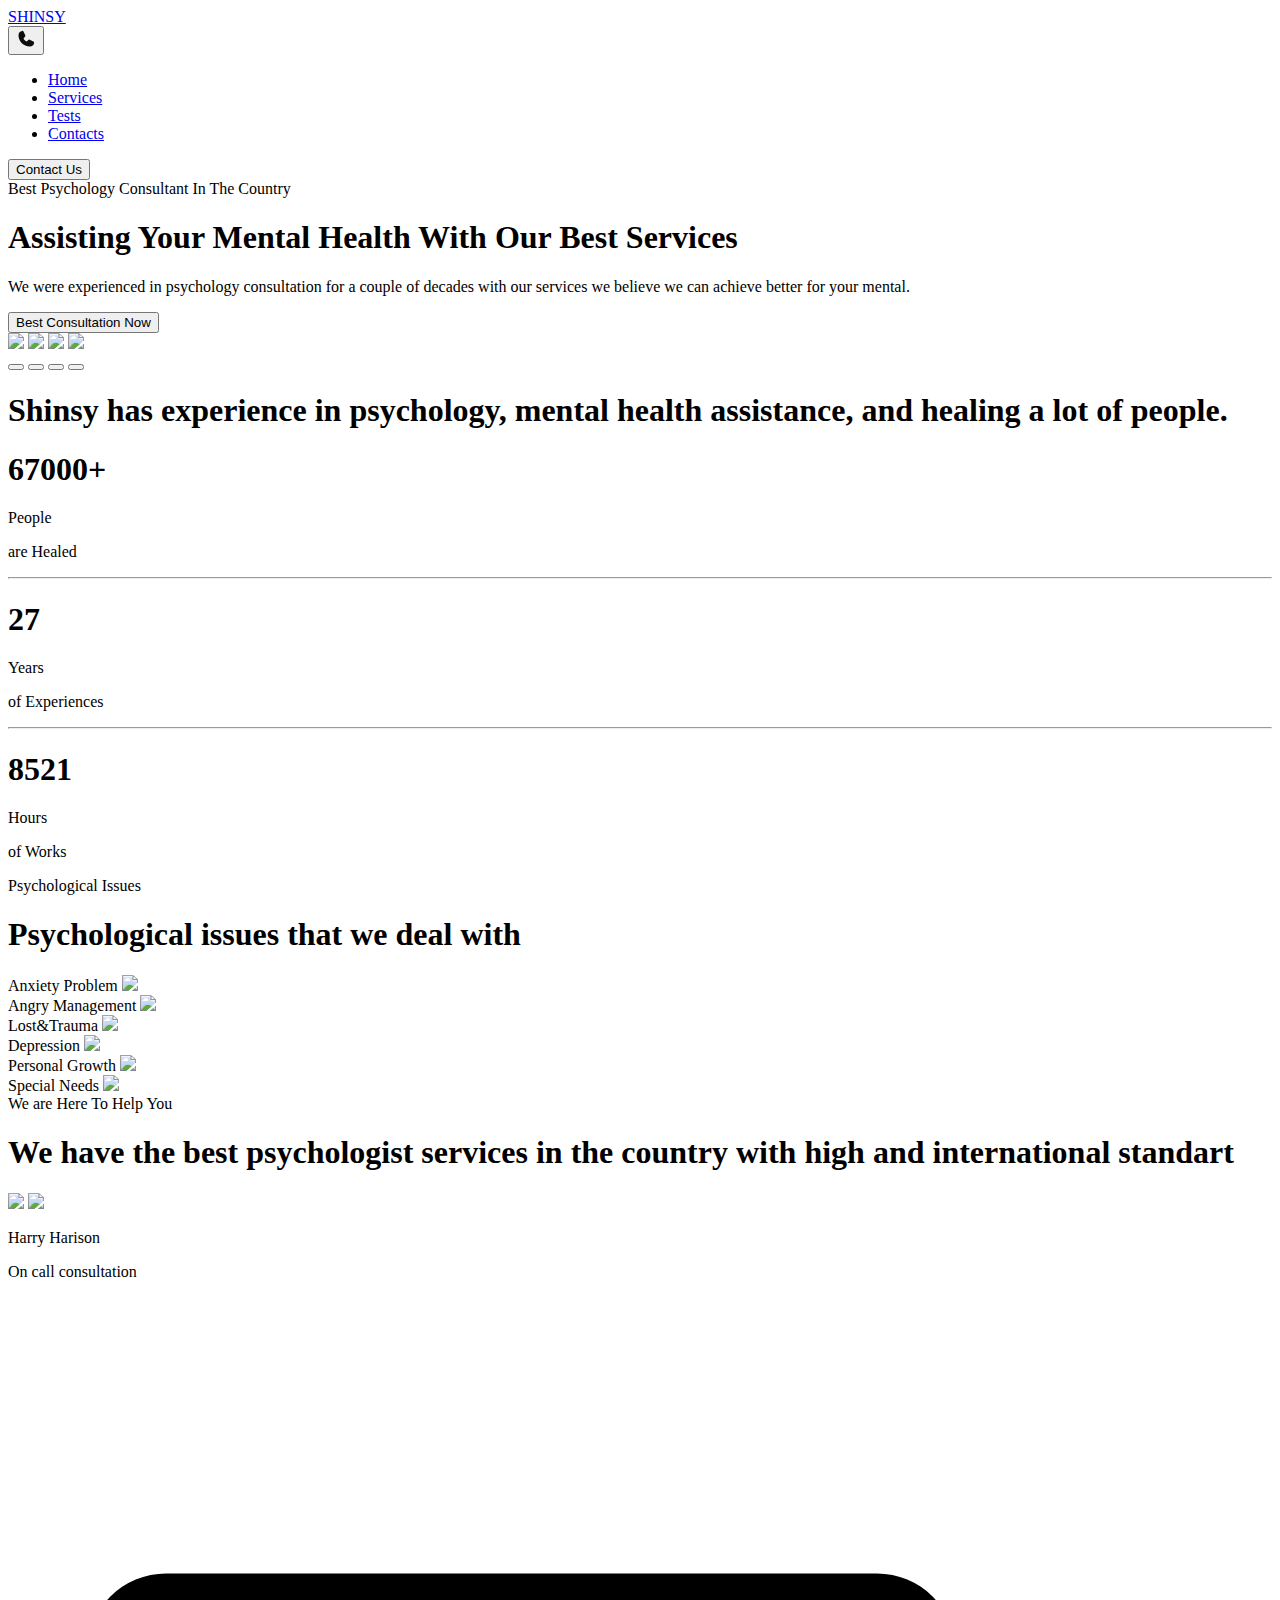
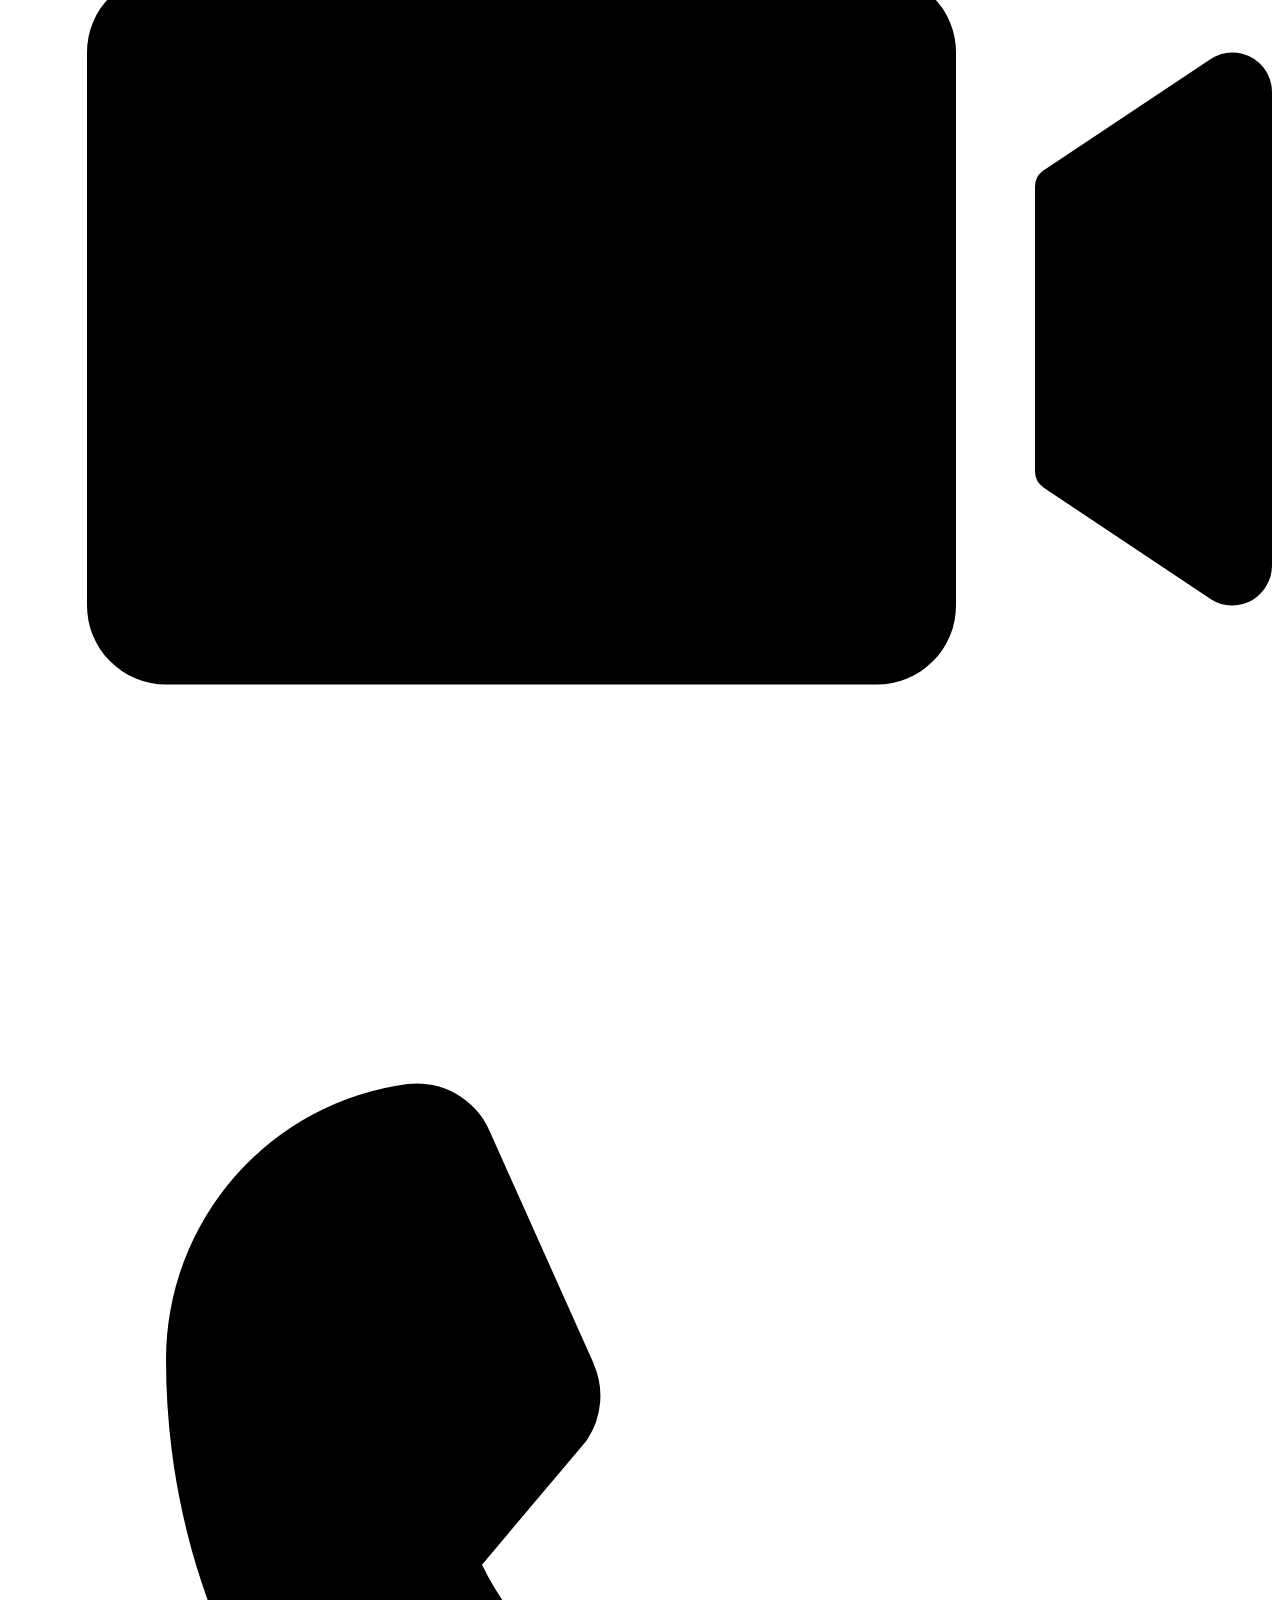
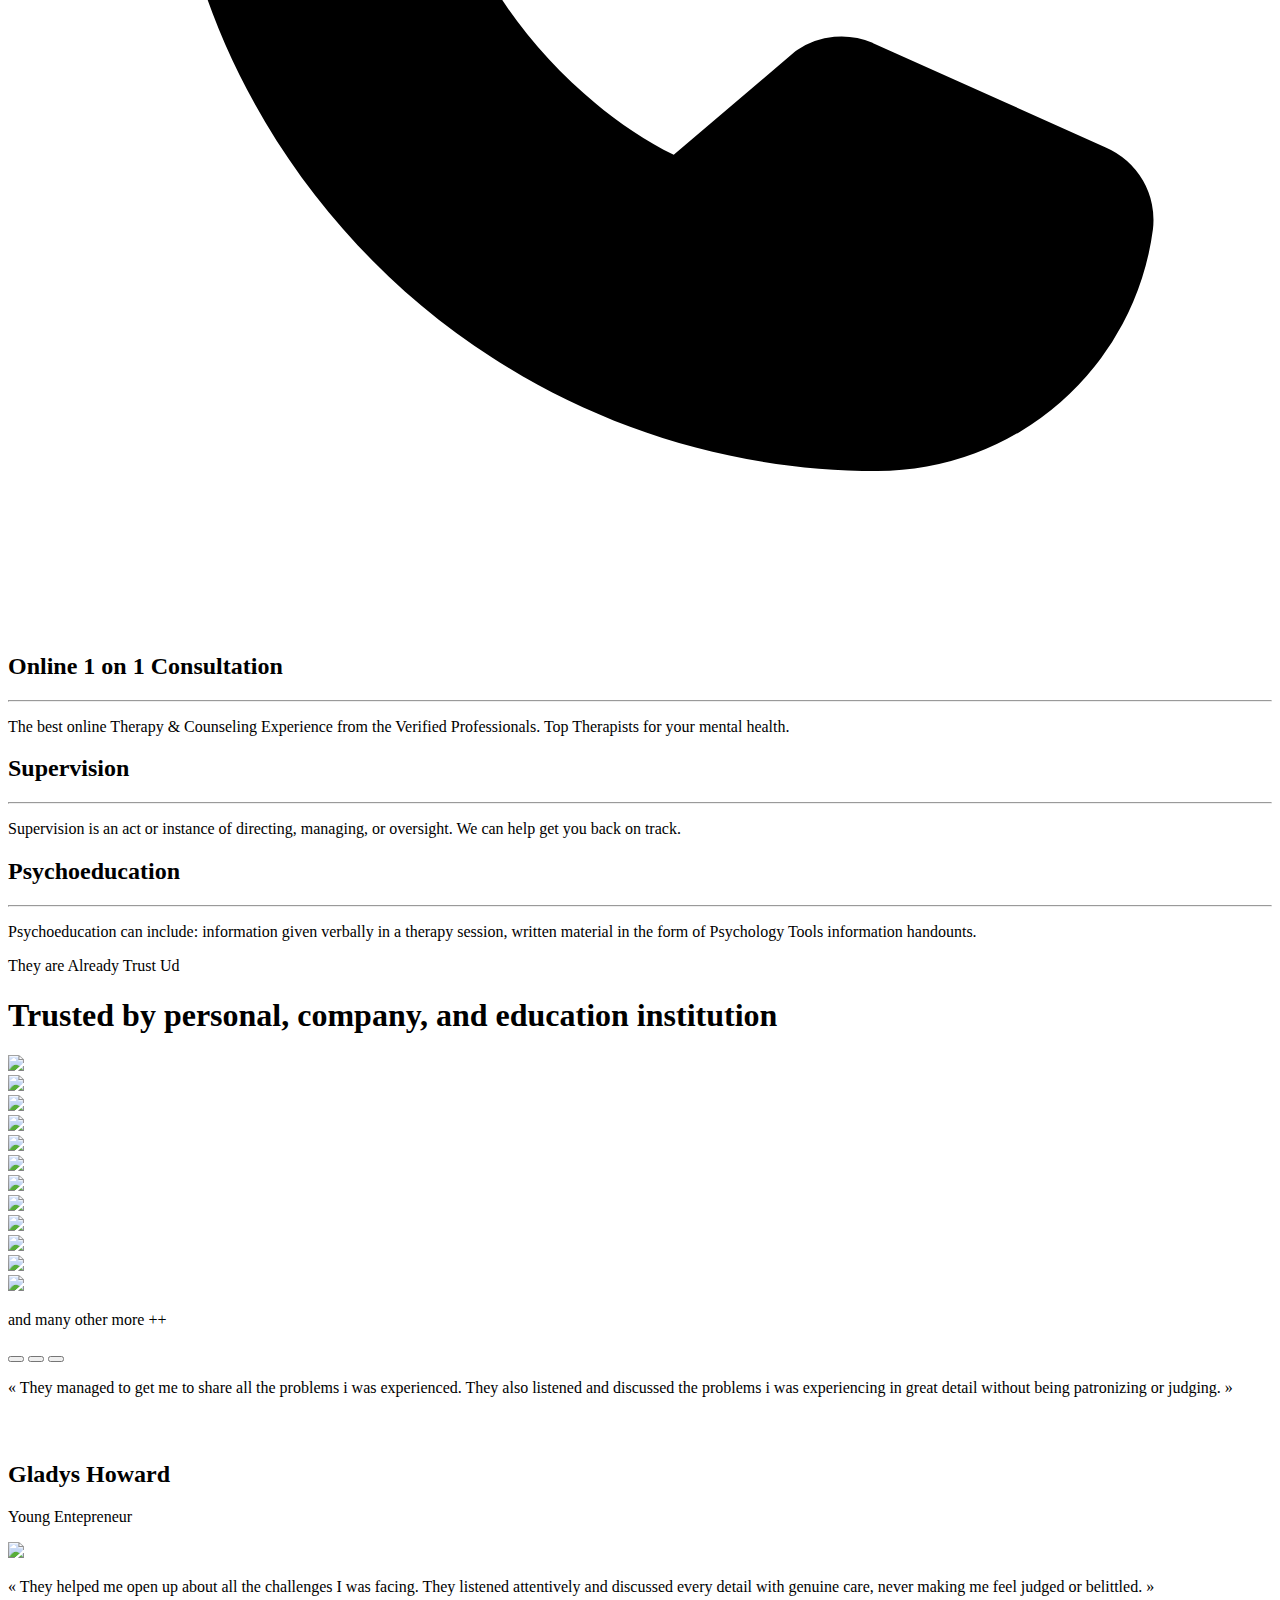
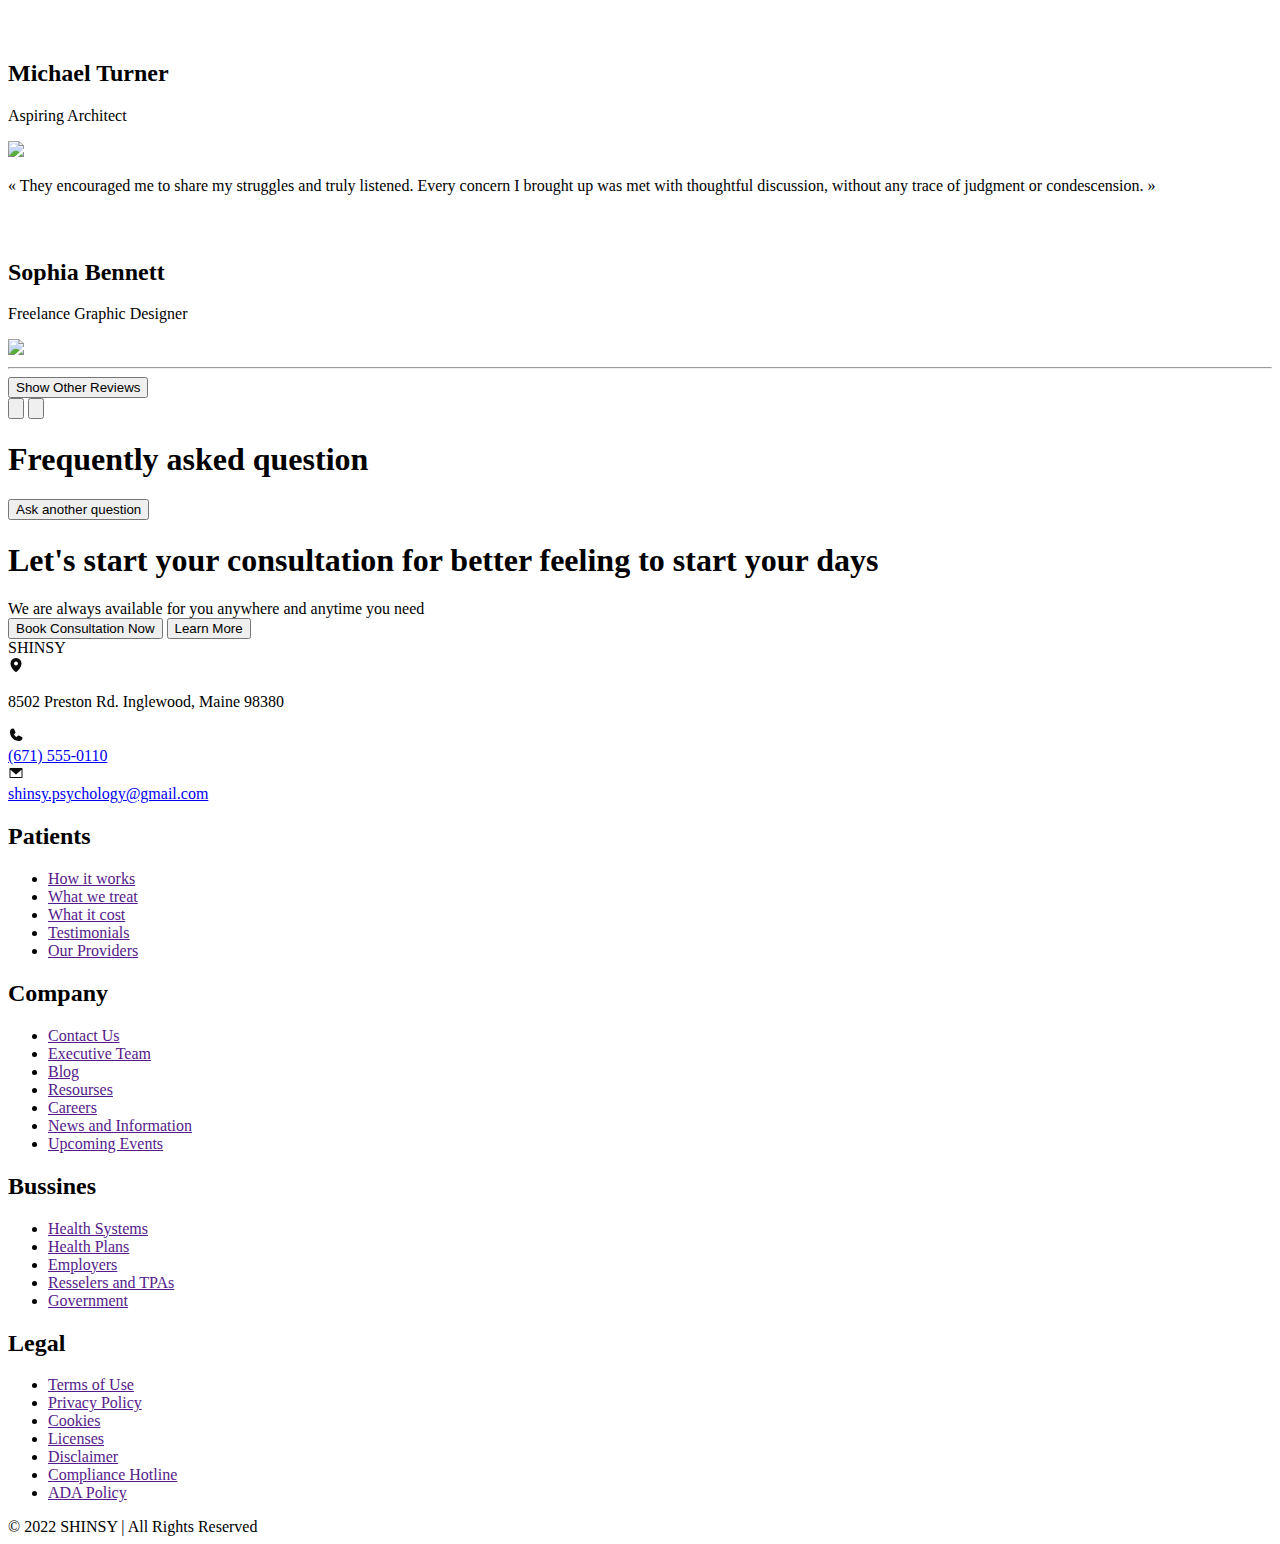
==== index.html @ 83495ac7 "Add files via upload" ====
<!DOCTYPE html>
<html lang="ru">

<head>
    <meta charset="utf-8">
    <meta name="viewport" content="width=device-width, initial-scale=1">
    <title>Shinsy - Psychology Consultation</title>
    <!-- <link rel="shortcut icon" href="img/browser_icon.png" type="image/x-icon"> -->
    <link rel="stylesheet" href="css/master.css">
    <link rel="stylesheet" href="css/small.css">
    <link rel="stylesheet" href="css/phone.css">
</head>

<body>
    <div class="page-content">
        <header>
            <a href="index.html">
                <div class="logo">SHINSY</div>
            </a>
            <a href="tel:+79608333210" class="call-link">
                <button class="contact_button-phone">
                    <svg xmlns="http://www.w3.org/2000/svg" width="20" height="20" fill="#0d0c0c" viewBox="0 0 256 256">
                        <path
                            d="M231.88,175.08A56.26,56.26,0,0,1,176,224C96.6,224,32,159.4,32,80A56.26,56.26,0,0,1,80.92,24.12a16,16,0,0,1,16.62,9.52l21.12,47.15,0,.12A16,16,0,0,1,117.39,96c-.18.27-.37.52-.57.77L96,121.45c7.49,15.22,23.41,31,38.83,38.51l24.34-20.71a8.12,8.12,0,0,1,.75-.56,16,16,0,0,1,15.17-1.4l.13.06,47.11,21.11A16,16,0,0,1,231.88,175.08Z">
                        </path>
                    </svg>
                </button>
            </a>
            <div class="menu">
                <ul class="nav-links">
                    <li><a href="index.html">Home</a></li>
                    <li><a href="#services">Services</a></li>
                    <li><a href="tests.html">Tests</a></li>
                    <li><a href="#contacts">Contacts</a></li>
                </ul>
            </div>
            <a href="tel:+6715550110">
                <button class="contact_button">Contact Us</button>
            </a>
        </header>
        <section class="main_info">
            <div class="title">
                <span class="purple-pill">Best Psychology Consultant In The Country</span>
                <h1 class="main-title">Assisting Your Mental Health With Our Best Services</h1>
                <p class="main-description">We were experienced in psychology consultation for a couple of decades with our services we believe we can achieve better for your mental.</p>
                <button class="book_now">
                    <div>Best Consultation Now</div>
                </button>
            </div>
            <div class="main-slider">
                <div class="main-images">
                    <img src="img/main_slide1.jpg" class="main_img active">
                    <img src="img/main_slide2.jpg" class="main_img">
                    <img src="img/main_slide3.jpg" class="main_img">
                    <img src="img/main_slide4.jpg" class="main_img">
                </div>
                <div class="progress_bar main">
                    <button class="item selected">
                        <div><span></span></div>
                    </button>
                    <button class="item">
                        <div><span></span></div>
                    </button>
                    <button class="item">
                        <div><span></span></div>
                    </button>
                    <button class="item">
                        <div><span></span></div>
                    </button>
                </div>
            </div>
        </section>

        <section class="statistics">
            <h1 class="section_title">Shinsy has experience in psychology, mental health assistance, and healing a lot of people.</h1>
            <div class="statistics_blocks">
                <div class="block">
                    <div class="title_block">
                        <h1 class="number">67000+</h1>
                        <p class="word">People</p>
                    </div>
                    <p class="word-2">are Healed</p>
                </div>
                <hr>
                <div class="block">
                    <div class="title_block">
                        <h1 class="number">27</h1>
                        <p class="word">Years</p>
                    </div>
                    <p class="word-2">of Experiences</p>
                </div>
                <hr>
                <div class="block">
                    <div class="title_block">
                        <h1 class="number">8521</h1>
                        <p class="word">Hours</p>
                    </div>
                    <p class="word-2">of Works</p>
                </div>
            </div>
        </section>

        <section class="issues">
            <span class="green_pill">Psychological Issues</span>
            <h1 class="section_title">Psychological issues that we deal with</h1>
            <div class="cards-container">
                <div class="card">
                    <span class="card_text">Anxiety Problem
                        <!-- <svg xmlns="http://www.w3.org/2000/svg" width="22" height="22" fill="#0d0c0c" viewBox="0 0 256 256"><path d="M221.66,133.66l-72,72a8,8,0,0,1-11.32-11.32L196.69,136H40a8,8,0,0,1,0-16H196.69L138.34,61.66a8,8,0,0,1,11.32-11.32l72,72A8,8,0,0,1,221.66,133.66Z"></path></svg> -->
                    </span>
                    <img src="img/anxiety.jpg" class="card_img">
                </div>
                <div class="card">
                    <span class="card_text">Angry Management</span>
                    <img src="img/anger.jpg" class="card_img">
                </div>
                <div class="card">
                    <span class="card_text">Lost&Trauma</span>
                    <img src="img/depression.jpg" class="card_img">
                </div>
                <div class="card">
                    <span class="card_text">Depression</span>
                    <img src="img/loneliness.jpg" class="card_img">
                </div>
                <div class="card">
                    <span class="card_text">Personal Growth</span>
                    <img src="img/hate.png" class="card_img">
                </div>
                <div class="card">
                    <span class="card_text">Special Needs</span>
                    <img src="img/addiction.jpg" class="card_img">
                </div>
            </div>
            <!-- <button class="no_background round">Показать еще</button> -->
        </section>

        <section class="services" id="services">
            <span class="green_pill">We are Here To Help You</span>
            <h1 class="section_title">We have the best psychologist services in the country with high and international standart</h1>
            <div class="services-container">
                <div class="services-doctor_block">
                    <img src="img/psychologist.webp">
                    <span class="doctor_calling">
                        <img src="img/doctor.jpg">
                        <div class="text_column">
                            <p class="name">Harry Harison</p>
                            <p class="status">On call consultation</p>
                        </div>
                        <div class="icons">
                            <div class="video_icon">
                                <svg xmlns="http://www.w3.org/2000/svg" viewBox="0 0 256 256">
                                    <path
                                        d="M192,72V184a16,16,0,0,1-16,16H32a16,16,0,0,1-16-16V72A16,16,0,0,1,32,56H176A16,16,0,0,1,192,72Zm58,.25a8.23,8.23,0,0,0-6.63,1.22L209.78,95.86A4,4,0,0,0,208,99.19v57.62a4,4,0,0,0,1.78,3.33l33.78,22.52a8,8,0,0,0,8.58.19,8.33,8.33,0,0,0,3.86-7.17V80A8,8,0,0,0,250,72.25Z">
                                    </path>
                                </svg>
                            </div>
                            <div class="phone_icon">
                                <svg xmlns="http://www.w3.org/2000/svg" viewBox="0 0 256 256">
                                    <path
                                        d="M231.88,175.08A56.26,56.26,0,0,1,176,224C96.6,224,32,159.4,32,80A56.26,56.26,0,0,1,80.92,24.12a16,16,0,0,1,16.62,9.52l21.12,47.15,0,.12A16,16,0,0,1,117.39,96c-.18.27-.37.52-.57.77L96,121.45c7.49,15.22,23.41,31,38.83,38.51l24.34-20.71a8.12,8.12,0,0,1,.75-.56,16,16,0,0,1,15.17-1.4l.13.06,47.11,21.11A16,16,0,0,1,231.88,175.08Z">
                                    </path>
                                </svg>
                            </div>
                        </div>
                    </span>
                </div>
                <div class="service-card accent">
                    <h2>Online 1 on 1 Consultation</h2>
                    <hr>
                    <p>The best online Therapy & Counseling Experience from the Verified Professionals. Top Therapists for your mental health.</p>
                </div>
                <div class="service-card">
                    <h2>Supervision</h2>
                    <hr>
                    <p>Supervision is an act or instance of directing, managing, or oversight. We can help get you back on track.</p>
                </div>
                <div class="service-card">
                    <h2>Psychoeducation</h2>
                    <hr>
                    <p>Psychoeducation can include: information given verbally in a therapy session, written material in the form of Psychology Tools information handounts.</p>
                </div>
            </div>
        </section>

        <section class="partners">
            <span class="green_pill">They are Already Trust Ud</span>
            <h1 class="section_title">Trusted by personal, company, and education institution</h1>
            <div class="partners-container">
                <div class="partner_card">
                    <img src="img/happy_fresh.png" class="partner_img">
                </div>
                <div class="partner_card">
                    <img src="img/apa.png" class="partner_img">
                </div>
                <div class="partner_card">
                    <img src="img/binus.png" class="partner_img">
                </div>
                <div class="partner_card">
                    <img src="img/ox_fam.webp" class="partner_img">
                </div>
                <div class="partner_card">
                    <img src="img/allianz.webp" class="partner_img">
                </div>
                <div class="partner_card">
                    <img src="img/bsi.png" class="partner_img">
                </div>
                <div class="partner_card">
                    <img src="img/helppeople.png" class="partner_img">
                </div>
                <div class="partner_card">
                    <img src="img/super_people.png" class="partner_img">
                </div>
                <div class="partner_card">
                    <img src="img/save_children.png" class="partner_img">
                </div>
                <div class="partner_card">
                    <img src="img/job_street.png" class="partner_img">
                </div>
                <div class="partner_card">
                    <img src="img/dbs.png" class="partner_img">
                </div>
                <div class="partner_card">
                    <img src="img/skmigas.png" class="partner_img">
                </div>
            </div>
            <p class="partners_title-3">and many other more ++</p>
        </section>

        <section class="reviews">
            <div class="reviews-content">
                <div class="progress_bar quote">
                    <button class="pill selected">
                        <div><span></span></div>
                    </button>
                    <button class="pill">
                        <div><span></span></div>
                    </button>
                    <button class="pill">
                        <div><span></span></div>
                    </button>
                </div>
                <div class="reviews-quote active">
                    <div>
                        <p class="review-text">« They managed to get me to share all the problems i was experienced. They also listened and discussed the problems i was experiencing in great detail without being patronizing or judging. »</p>
                        <div class="quote-author_container">
                            <div class="quotes-icon">
                                <svg xmlns="http://www.w3.org/2000/svg" width="24" height="24" fill="#ffffff"
                                    viewBox="0 0 256 256">
                                    <path
                                        d="M116,72v88a48.05,48.05,0,0,1-48,48,8,8,0,0,1,0-16,32,32,0,0,0,32-32v-8H40a16,16,0,0,1-16-16V72A16,16,0,0,1,40,56h60A16,16,0,0,1,116,72ZM216,56H156a16,16,0,0,0-16,16v64a16,16,0,0,0,16,16h60v8a32,32,0,0,1-32,32,8,8,0,0,0,0,16,48.05,48.05,0,0,0,48-48V72A16,16,0,0,0,216,56Z">
                                    </path>
                                </svg>
                            </div>
                            <div class="quote-author_name">
                                <h2>Gladys Howard</h2>
                                <p>Young Entepreneur</p>
                            </div>
                        </div>
                    </div>
                    <img src="img/quote_author1.jpg" class="quote-author_photo">
                </div>
                <div class="reviews-quote">
                    <div>
                        <p class="review-text">« They helped me open up about all the challenges I was facing. They listened attentively and discussed every detail with genuine care, never making me feel judged or belittled. »</p>
                        <div class="quote-author_container">
                            <div class="quotes-icon">
                                <svg xmlns="http://www.w3.org/2000/svg" width="24" height="24" fill="#ffffff"
                                    viewBox="0 0 256 256">
                                    <path
                                        d="M116,72v88a48.05,48.05,0,0,1-48,48,8,8,0,0,1,0-16,32,32,0,0,0,32-32v-8H40a16,16,0,0,1-16-16V72A16,16,0,0,1,40,56h60A16,16,0,0,1,116,72ZM216,56H156a16,16,0,0,0-16,16v64a16,16,0,0,0,16,16h60v8a32,32,0,0,1-32,32,8,8,0,0,0,0,16,48.05,48.05,0,0,0,48-48V72A16,16,0,0,0,216,56Z">
                                    </path>
                                </svg>
                            </div>
                            <div class="quote-author_name">
                                <h2>Michael Turner</h2>
                                <p>Aspiring Architect</p>
                            </div>
                        </div>
                    </div>
                    <img src="img/quote_author2.jpg" class="quote-author_photo">
                </div>
                <div class="reviews-quote">
                    <div>
                        <p class="review-text">« They encouraged me to share my struggles and truly listened. Every concern I brought up was met with thoughtful discussion, without any trace of judgment or condescension. »</p>
                        <div class="quote-author_container">
                            <div class="quotes-icon">
                                <svg xmlns="http://www.w3.org/2000/svg" width="24" height="24" fill="#ffffff"
                                    viewBox="0 0 256 256">
                                    <path
                                        d="M116,72v88a48.05,48.05,0,0,1-48,48,8,8,0,0,1,0-16,32,32,0,0,0,32-32v-8H40a16,16,0,0,1-16-16V72A16,16,0,0,1,40,56h60A16,16,0,0,1,116,72ZM216,56H156a16,16,0,0,0-16,16v64a16,16,0,0,0,16,16h60v8a32,32,0,0,1-32,32,8,8,0,0,0,0,16,48.05,48.05,0,0,0,48-48V72A16,16,0,0,0,216,56Z">
                                    </path>
                                </svg>
                            </div>
                            <div class="quote-author_name">
                                <h2>Sophia Bennett</h2>
                                <p>Freelance Graphic Designer</p>
                            </div>
                        </div>
                    </div>
                    <img src="img/quote_author3.jpg" class="quote-author_photo">
                </div>
                <hr>
                <div class="quotes-footer">
                    <button class="no_background round">Show Other Reviews</button>
                    <div class="buttons">
                        <button class="quote-button quote-back">
                            <svg xmlns="http://www.w3.org/2000/svg" viewBox="0 0 256 256">
                                <path
                                    d="M168.49,199.51a12,12,0,0,1-17,17l-80-80a12,12,0,0,1,0-17l80-80a12,12,0,0,1,17,17L97,128Z">
                                </path>
                            </svg>
                        </button>
                        <button class="quote-button quote-next">
                            <svg xmlns="http://www.w3.org/2000/svg" viewBox="0 0 256 256">
                                <path
                                    d="M184.49,136.49l-80,80a12,12,0,0,1-17-17L159,128,87.51,56.49a12,12,0,1,1,17-17l80,80A12,12,0,0,1,184.49,136.49Z">
                                </path>
                            </svg>
                        </button>
                    </div>
                </div>
            </div>
        </section>
        <section class="faq">
            <h1 class="section_title">Frequently asked question</h1>

            <div class="question_cards_container"></div>
            <button class="no_background round">Ask another question</button>
        </section>
        <section class="start_now">
            <div class="start_now_content">
                <h1 class="section_title">Let's start your consultation for better feeling to start your days</h1>
                <span>We are always available for you anywhere and anytime you need</span>
                <div class="start_now_buttons">
                    <button class="squared accent">Book Consultation Now</button>
                    <button class="squared">Learn More</button>
                </div>
            </div>
        </section>
    </div>
    <footer id="contacts">
        <div class="footer-content">
            <div class="footer_contacts_container">
                <div class="logo">SHINSY</div>
                <div class="footer_contact">
                    <div class="footer_icon">
                        <svg xmlns="http://www.w3.org/2000/svg" width="16" height="16" fill="#0d0c0c"
                            viewBox="0 0 256 256">
                            <path
                                d="M128,16a88.1,88.1,0,0,0-88,88c0,75.3,80,132.17,83.41,134.55a8,8,0,0,0,9.18,0C136,236.17,216,179.3,216,104A88.1,88.1,0,0,0,128,16Zm0,56a32,32,0,1,1-32,32A32,32,0,0,1,128,72Z">
                            </path>
                        </svg>
                    </div>
                    <p>8502 Preston Rd. Inglewood, Maine 98380</p>
                </div>
                <div class="footer_contact">
                    <div class="footer_icon">
                        <svg xmlns="http://www.w3.org/2000/svg" width="16" height="16" fill="#0d0c0c"
                            viewBox="0 0 256 256">
                            <path
                                d="M231.88,175.08A56.26,56.26,0,0,1,176,224C96.6,224,32,159.4,32,80A56.26,56.26,0,0,1,80.92,24.12a16,16,0,0,1,16.62,9.52l21.12,47.15,0,.12A16,16,0,0,1,117.39,96c-.18.27-.37.52-.57.77L96,121.45c7.49,15.22,23.41,31,38.83,38.51l24.34-20.71a8.12,8.12,0,0,1,.75-.56,16,16,0,0,1,15.17-1.4l.13.06,47.11,21.11A16,16,0,0,1,231.88,175.08Z">
                            </path>
                        </svg>
                    </div>
                    <a href="tel:+6715550110">(671) 555-0110</a>
                </div>
                <div class="footer_contact">
                    <div class="footer_icon">
                        <svg xmlns="http://www.w3.org/2000/svg" width="16" height="16" fill="#0d0c0c"
                            viewBox="0 0 256 256">
                            <path
                                d="M224,48H32a8,8,0,0,0-8,8V192a16,16,0,0,0,16,16H216a16,16,0,0,0,16-16V56A8,8,0,0,0,224,48Zm-8,144H40V74.19l82.59,75.71a8,8,0,0,0,10.82,0L216,74.19V192Z">
                            </path>
                        </svg>
                    </div>
                    <a href="mailto:ihatemen.psychology@gmail.com">shinsy.psychology@gmail.com</a>
                </div>
            </div>
            <div class="footer_sections">
                <div class="footer_section_container">
                    <h2>Patients</h2>
                    <ul class="footer-links">
                        <li><a href="">How it works</a></li>
                        <li><a href="">What we treat</a></li>
                        <li><a href="">What it cost</a></li>
                        <li><a href="">Testimonials</a></li>
                        <li><a href="">Our Providers</a></li>
                    </ul>
                </div>
                <div class="footer_section_container">
                    <h2>Company</h2>
                    <ul class="footer-links">
                        <li><a href="">Contact Us</a></li>
                        <li><a href="">Executive Team</a></li>
                        <li><a href="">Blog</a></li>
                        <li><a href="">Resourses</a></li>
                        <li><a href="">Careers</a></li>
                        <li><a href="">News and Information</a></li>
                        <li><a href="">Upcoming Events</a></li>
                    </ul>
                </div>
                <div class="footer_section_container">
                    <h2>Bussines</h2>
                    <ul class="footer-links">
                        <li><a href="">Health Systems</a></li>
                        <li><a href="">Health Plans</a></li>
                        <li><a href="">Employers</a></li>
                        <li><a href="">Resselers and TPAs</a></li>
                        <li><a href="">Government</a></li>
                    </ul>
                </div>
                <div class="footer_section_container">
                    <h2>Legal</h2>
                    <ul class="footer-links">
                        <li><a href="">Terms of Use</a></li>
                        <li><a href="">Privacy Policy</a></li>
                        <li><a href="">Cookies</a></li>
                        <li><a href="">Licenses</a></li>
                        <li><a href="">Disclaimer</a></li>
                        <li><a href="">Compliance Hotline</a></li>
                        <li><a href="">ADA Policy</a></li>
                    </ul>
                </div>
            </div>
        </div>
        <div class="footer_copyright">
            <div class="footer_copyright-content">
                <span>© 2022 SHINSY | All Rights Reserved</span>
            </div>
        </div>
    </footer>
    <script src="js/faq.js"></script>
    <script src="js/master.js"></script>
</body>

</html>
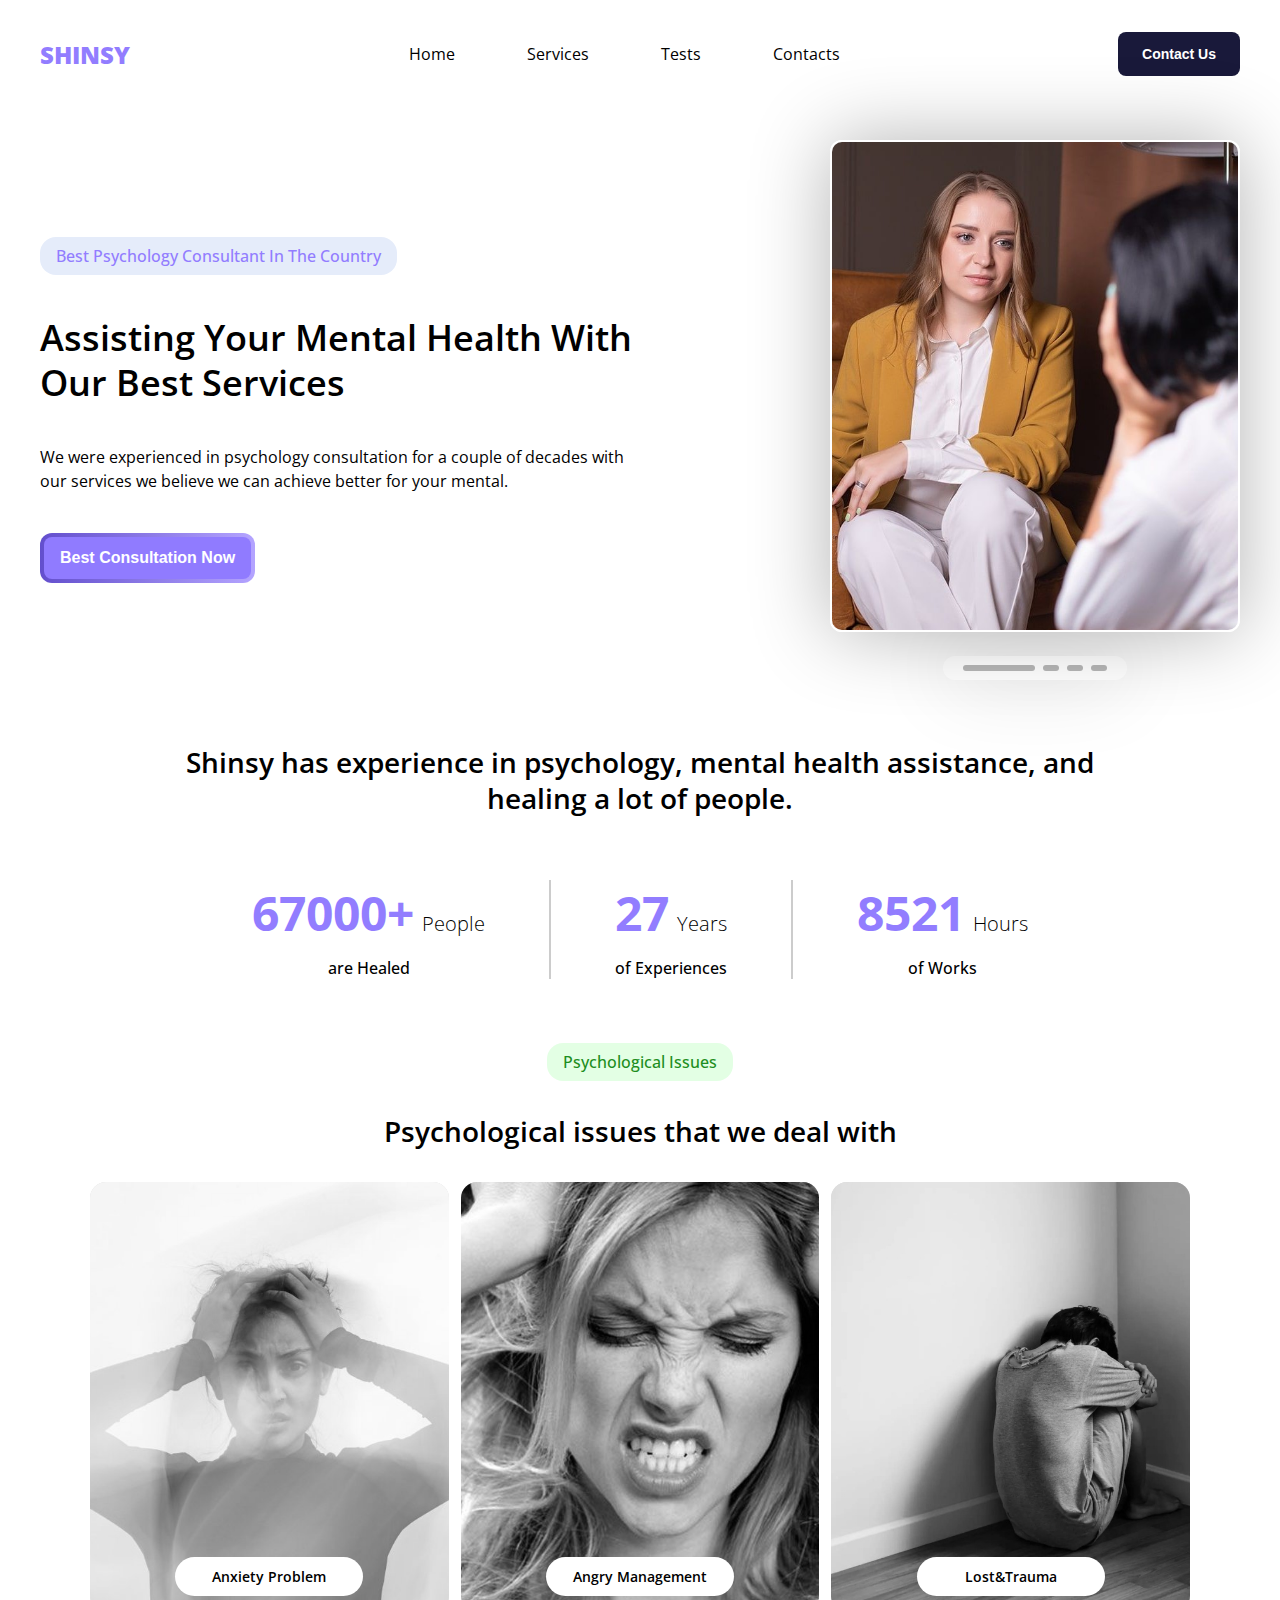
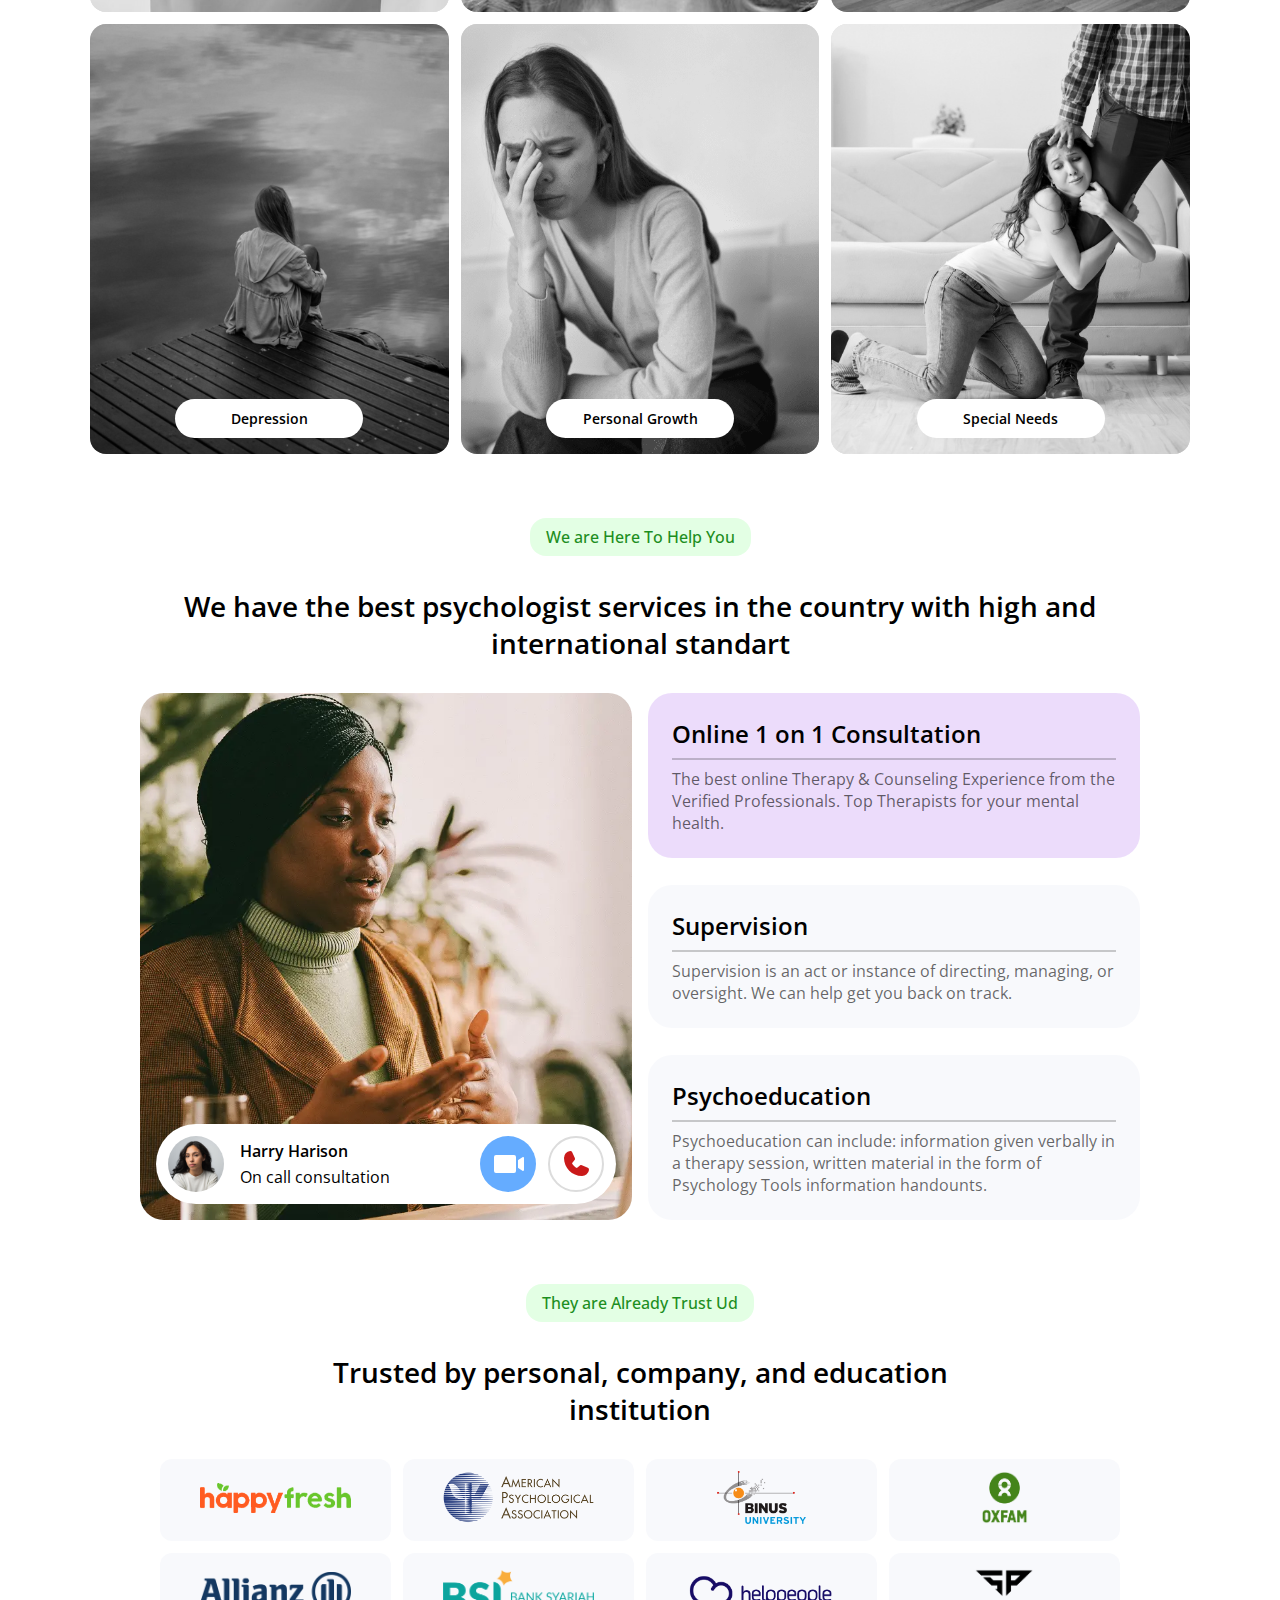
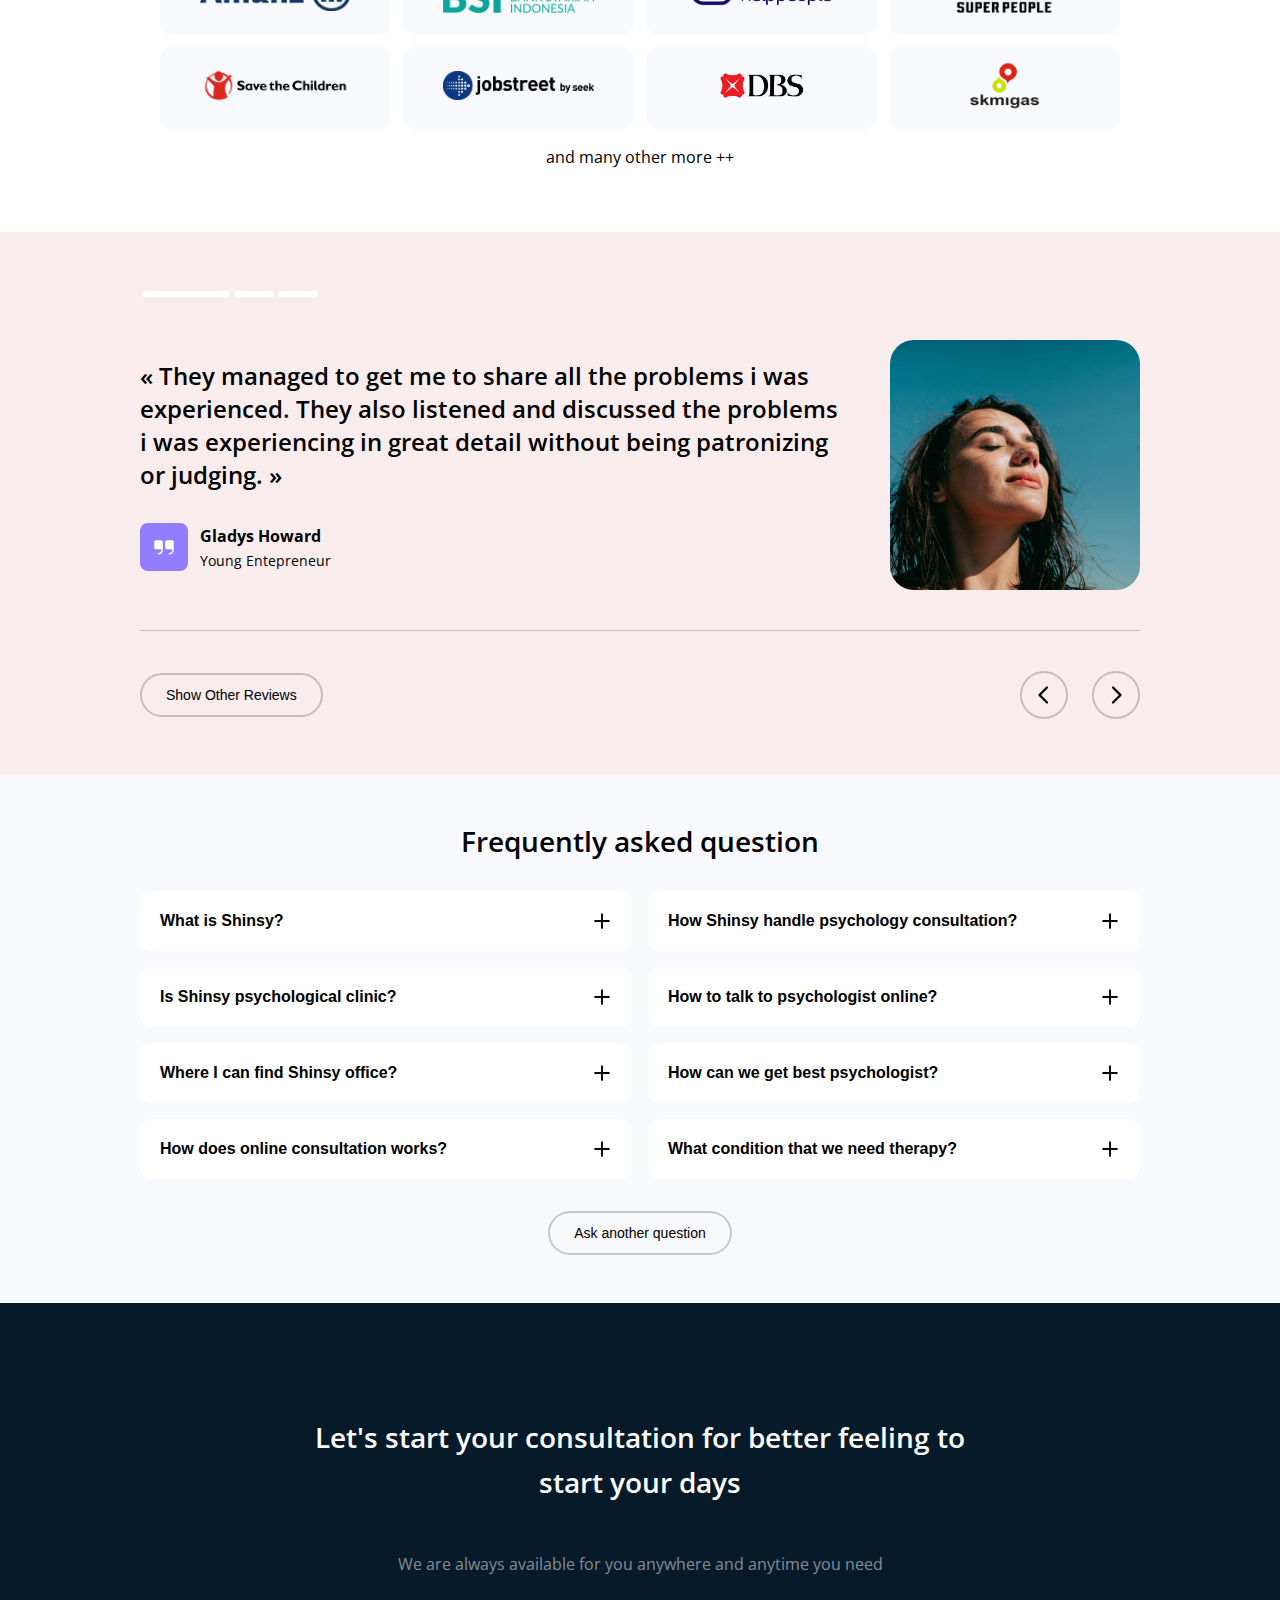
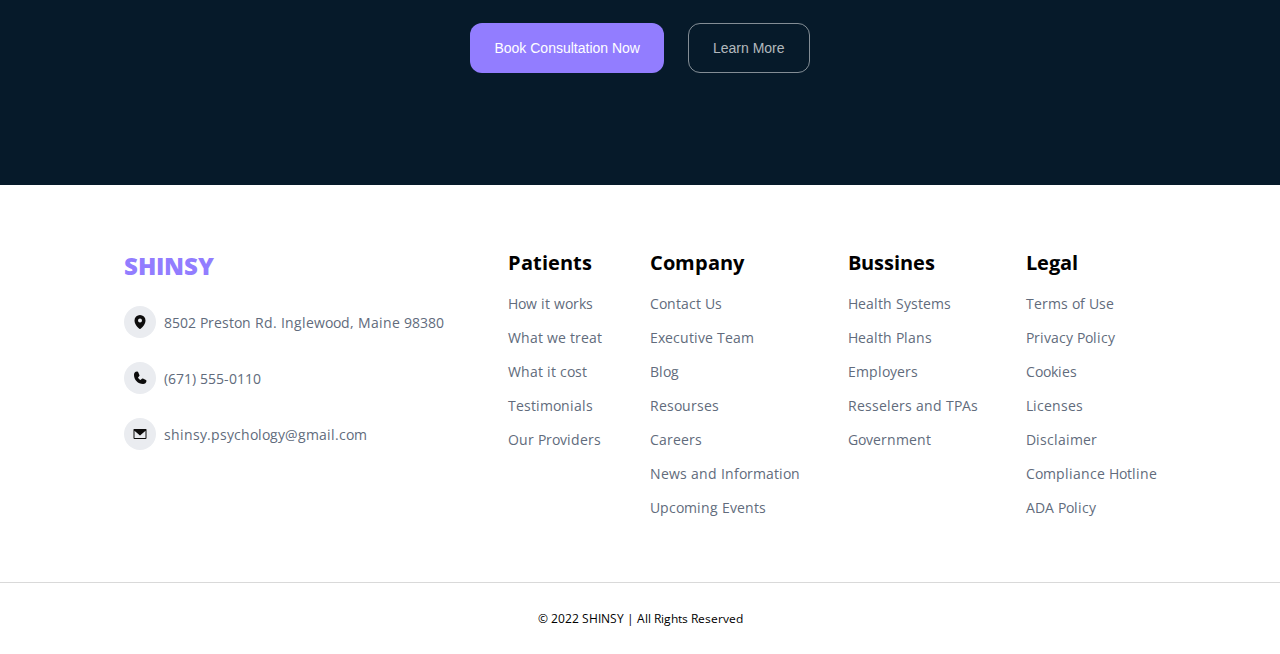
==== commit 328c64e3: "Update index.html" ====
--- a/index.html
+++ b/index.html
@@ -373,7 +373,7 @@
                             </path>
                         </svg>
                     </div>
-                    <a href="mailto:ihatemen.psychology@gmail.com">shinsy.psychology@gmail.com</a>
+                    <a href="mailto:shinsy.psychology@gmail.com">shinsy.psychology@gmail.com</a>
                 </div>
             </div>
             <div class="footer_sections">
@@ -433,4 +433,4 @@
     <script src="js/master.js"></script>
 </body>
 
-</html>+</html>
--- a/css/master.css
+++ b/css/master.css
@@ -0,0 +1,980 @@
+@import url('https://fonts.googleapis.com/css2?family=Open+Sans:ital,wght@0,300..800;1,300..800&display=swap');
+
+* {
+    box-sizing: border-box;
+    margin: 0;
+    padding: 0;
+
+    --page_padding: 64px;
+    --section_gap: 64px;
+    --max_width: 1200px;
+}
+
+html {
+    scroll-behavior: smooth;
+}
+
+hr {
+    border-style: solid;
+    border-color: rgba(0, 0, 0, 0.2);
+}
+
+html,
+body {
+    margin: 0;
+    font-family: "Open Sans";
+    font-size: 100%;
+    background: #ffffff;
+    height: 100%;
+}
+
+.page-content {
+    width: 100%;
+    max-width: 1440px;
+    margin: 0 auto;
+}
+
+header {
+    display: flex;
+    justify-content: space-between;
+    align-items: center;
+    margin-top: 32px;
+    padding: 0 var(--page_padding);
+}
+
+.logo {
+    font-weight: 800;
+    font-size: 24px;
+    color: #927DFF;
+}
+
+.nav-links {
+    list-style: none;
+    display: flex;
+    align-items: center;
+    gap: 72px;
+    font-size: 16px;
+}
+
+.nav-links li a {
+    transition: .3s ease-out;
+    text-wrap: nowrap;
+}
+
+.nav-links li a:hover {
+    color: #927DFF;
+}
+
+a {
+    text-decoration: none;
+    color: #000;
+}
+
+.contact_button {
+    background: #19193a;
+    border: none;
+    color: #ffffff;
+    border-radius: 8px;
+    padding: 14px 24px;
+    font-size: 14px;
+    cursor: pointer;
+    font-weight: 600;
+    transition: .3s background-color ease-out;
+}
+
+.contact_button-phone, .call-link {
+    display: none;
+}
+
+.contact_button:hover {
+    background: #19193ad4;
+    transition-duration: .1s;
+}
+
+.main_info {
+    padding: var(--section_gap) var(--page_padding) 0 var(--page_padding);
+    display: flex;
+    gap: 32px;
+    align-items: center;
+    justify-content: space-between;
+}
+
+.title {
+    display: flex;
+    flex-direction: column;
+    gap: 40px;
+}
+
+.purple-pill {
+    background: #E5ECFA;
+    padding: 8px 16px;
+    width: fit-content;
+    border-radius: 16px;
+    font-size: 16px;
+    color: #927DFF;
+    font-weight: 500;
+    text-align: center;
+}
+
+.main-title {
+    font-size: 48px;
+    font-weight: 600;
+    line-height: 1.25;
+    max-width: 600px;
+}
+
+.main-description {
+    font-size: 16px;
+    font-weight: 400;
+    line-height: 24px;
+    max-width: 600px;
+}
+
+.book_now {
+    border: none;
+    outline: none;
+    width: fit-content;
+    --border-radius: 12px;
+    --border-width: 4px;
+    border-radius: var(--border-radius);
+    padding: var(--border-width);
+    overflow: clip;
+    background: linear-gradient(90deg, rgba(99,79,205,1) 0%, rgba(180,164,255,1) 100%);
+}
+
+.book_now div:hover {
+    background: #7a60ff;
+    transition-duration: .1s;
+}
+
+.book_now:active {
+    scale: 0.9;
+    transition-duration: 0;
+}
+
+.book_now div {
+    background-color: #907BFF;
+    color: #ffffff;
+    font-size: 16px;
+    font-weight: 600;
+    width: fit-content;
+    height: 100%;
+    cursor: pointer;
+    padding: 12px 16px;
+    border-radius: calc(var(--border-radius) - var(--border-width));
+}
+
+.main-slider {
+    display: flex;
+    flex-direction: column;
+    align-items: center;
+    justify-content: center;
+    gap: 24px;
+}
+
+.main-images {
+    display: flex;
+    align-items: center;
+    justify-content: center;
+    position: relative;
+    width: 28vw;
+    aspect-ratio: 1/1.2;
+    border-radius: 12px;
+    box-shadow: 0px 0px 80px 0px rgba(0, 0, 0, 0.3);
+    border: #ffffff solid 2px;
+    overflow: clip;
+}
+
+.main_img {
+    object-fit: cover;
+    opacity: 0;
+    transition: .3s opacity ease-out;
+    position: absolute;
+    height: 100%;
+    width: 100%;
+}
+
+.main_img.active {
+    opacity: 1;
+}
+
+.progress_bar.main {
+    display: flex;
+    background-color: #ffffff;
+    padding: 6px 16px;
+    border-radius: 50px;
+    box-shadow: 0px 0px 80px 0px rgba(0, 0, 0, 0.2);
+}
+
+.progress_bar.main .item div {
+    background-color: #B7B7B7;
+    width: 16px;
+}
+
+.progress_bar.main .item.selected div {
+    width: 72px;
+}
+
+.progress_bar.main .item {
+    padding: 3px 4px;
+}
+
+.statistics {
+    display: flex;
+    flex-direction: column;
+    justify-content: center;
+    align-items: center;
+    text-align: center;
+    margin-top: var(--section_gap);
+    padding: 0 var(--page_padding);
+}
+
+.section_title {
+    font-size: 32px;
+    line-height: 1.3;
+    font-weight: 600;
+    max-width: 920px;
+}
+
+.start_now .section_title,
+.partners .section_title,
+.issues .section_title {
+    max-width: 700px;
+}
+
+
+.statistics_blocks {
+    display: flex;
+    margin-top: 64px;
+    gap: 64px;
+}
+
+.block {
+    display: flex;
+    flex-direction: column;
+    gap: 12px;
+}
+
+.title_block {
+    display: flex;
+    justify-content: center;
+    align-items: baseline;
+    gap: 8px;
+}
+
+.number {
+    color: #927DFF;
+    font-size: 48px;
+    font-weight: 700;
+}
+
+.word {
+    font-size: 20px;
+    font-weight: 300;
+}
+
+.word-2 {
+    font-size: 16px;
+    font-weight: 500;
+}
+
+.issues {
+    margin-top: var(--section_gap);
+    display: flex;
+    flex-direction: column;
+    justify-content: center;
+    align-items: center;
+    gap: 32px;
+    text-align: center;
+    padding: 0 var(--page_padding);
+}
+
+.green_pill {
+    /* FIX нет необходимости в разных классах */
+    background: #68ff6d30;
+    padding: 8px 16px;
+    width: fit-content;
+    border-radius: 16px;
+    font-size: 16px;
+    color: #1d8e21;
+    font-weight: 500;
+}
+
+button.no_background.round {
+    font-size: 14px;
+    border-radius: 56px;
+    font-weight: 400;
+    width: fit-content;
+    height: 100%;
+    cursor: pointer;
+    padding: 12px 24px;
+    background-color: inherit;
+    border: rgba(0, 0, 0, 0.2) solid 2px;
+    transition: .3s background-color ease-out, .3s border ease-out;
+    color: #000000;
+}
+
+button.no_background.round:hover {
+    background: rgba(0, 0, 0, 0.1);
+    border-color: transparent;
+    transition-duration: .1s;
+}
+
+.cards-container {
+    display: grid;
+    gap: 12px;
+    grid-template-columns: 1fr 1fr 1fr;
+    width: 100%;
+    max-width: 1100px;
+}
+
+.card {
+    aspect-ratio: 1/1.2;
+    background-color: #dcdcdc;
+    border-radius: 16px;
+    position: relative;
+    display: flex;
+    align-items: flex-end;
+    justify-content: center;
+    overflow: clip;
+}
+
+.card_text {
+    background-color: #ffffff;
+    font-size: 14px;
+    font-weight: 600;
+    border-radius: 24px;
+    padding: 10px 20px;
+    width: 188px;
+    /* width: fit-content; */
+    height: fit-content;
+    z-index: 1;
+    margin-bottom: 16px;
+    cursor: pointer;
+    /* display: flex;
+    align-items: center;
+    justify-content: space-between; */
+
+    transition: width .3s ease-out, background-color .3s ease-out, text-align .3s ease-in-out;
+}
+
+.card_img {
+    width: 100%;
+    height: 100%;
+    position: absolute;
+    object-fit: cover;
+    transition: .3s ease-out;
+    filter: grayscale(100%);
+}
+
+.card:hover .card_img {
+    transform: scale(1.1);
+    filter: grayscale(0%);
+}
+
+.card_text:hover {
+    width: calc(100% - 40px);
+    background-color: #EADAFB;
+}
+
+
+.services {
+    display: flex;
+    flex-direction: column;
+    justify-content: center;
+    align-items: center;
+    text-align: center;
+    margin-top: var(--section_gap);
+    padding: 0 var(--page_padding);
+    gap: 32px;
+}
+
+.services-container {
+    display: grid;
+    grid-template-columns: 1fr 1fr;
+    grid-template-rows: 1fr 1fr 1fr;
+    max-width: 1000px;
+    gap: 16px;
+    width: 100%;
+    align-items: center;
+}
+
+.services-doctor_block {
+    /* FIX aka .services-card */
+    position: relative;
+    display: flex;
+    justify-content: center;
+    height: 100%;
+    width: 100%;
+    grid-row: 1 / 4;
+}
+
+.services-doctor_block>img {
+    /* FIX aka .services_img */
+    width: 100%;
+    height: 100%;
+    border-radius: 24px;
+    object-fit: cover;
+
+    position: absolute;
+}
+
+.doctor_calling {
+    /* FIX aka name_block */
+    display: flex;
+    height: fit-content;
+    background-color: #ffffff;
+    width: 100%;
+    padding: 12px;
+    border-radius: 48px;
+    z-index: 1;
+    margin: auto 16px 16px 16px;
+    justify-content: flex-start;
+    align-items: center;
+}
+
+.doctor_calling img {
+    /* FIX aka .photo */
+    border-radius: 100px;
+    width: 56px;
+    height: 56px;
+    object-fit: cover;
+}
+
+.doctor_calling .text_column {
+    /* FIX aka .block_title */
+    display: flex;
+    flex-direction: column;
+    text-align: left;
+    margin-left: 16px;
+    gap: 4px;
+}
+
+.doctor_calling .name {
+    font-size: 16px;
+    font-weight: 600;
+    text-wrap: nowrap;
+}
+
+.doctor_calling .status {
+    font-size: 16px;
+    font-weight: 400;
+    text-wrap: nowrap;
+}
+
+.doctor_calling svg {
+    width: 32px;
+    aspect-ratio: 1 / 1;
+    fill: white;
+}
+
+.phone_icon svg {
+    fill: #CA1A1A;
+}
+
+.doctor_calling .icons {
+    margin-left: auto;
+}
+
+.doctor_calling .icons img {
+    /* FIX aka .video, .phone */
+    height: 40px;
+    width: 40px;
+}
+
+.icons {
+    display: flex;
+    gap: 12px;
+}
+
+.video_icon,
+.phone_icon {
+    border-radius: 50px;
+    padding: 8px;
+    display: flex;
+    align-items: center;
+    justify-content: center;
+    width: 56px;
+    aspect-ratio: 1 / 1;
+}
+
+.phone_icon {
+    background-color: #ffffff;
+    border: #dcdcdc solid 2px;
+}
+
+.video_icon {
+    background-color: #65ACFF;
+}
+
+.text_cards {
+    display: flex;
+    flex-direction: column;
+    text-align: left;
+    gap: 16px;
+}
+
+.service-card {
+    /* FIX aka .card-2 */
+    background-color: #f8f9fcf6;
+    padding: 24px;
+    gap: 8px;
+    display: flex;
+    flex-direction: column;
+    border-radius: 24px;
+}
+
+.service-card.accent {
+    background-color: #e9d8fbe2;
+}
+
+
+.service-card h2 {
+    /* FIX aka .card_title */
+    font-size: 24px;
+    font-weight: 600;
+    text-align: left;
+}
+
+.service-card hr {
+    border: 0.5px solid rgba(0, 0, 0, 0.2);
+}
+
+.service-card p {
+    text-align: left;
+    color: rgba(0, 0, 0, 0.6);
+}
+
+.partners {
+    display: flex;
+    flex-direction: column;
+    align-items: center;
+    justify-content: center;
+    margin-top: var(--section_gap);
+    padding: 0 var(--page_padding);
+    text-align: center;
+    gap: 32px;
+}
+
+.partners-container {
+    display: grid;
+    gap: 12px;
+    grid-template-columns: 1fr 1fr 1fr 1fr;
+    grid-template-rows: 1fr 1fr 1fr;
+    width: 100%;
+    max-width: 900px;
+    justify-content: center;
+}
+
+.partner_card {
+    background-color: #f8f9fcf6;
+    border-radius: 12px;
+    aspect-ratio: 3 / 1;
+}
+
+.partner_img {
+    width: 100%;
+    height: 100%;
+    object-fit: contain;
+    padding: 12px 40px;
+}
+
+.reviews {
+    background-color: #a70d0d14;
+    margin: var(--section_gap) 0 0 0;
+    padding: 56px var(--page_padding);
+}
+
+.reviews-content {
+    display: flex;
+    flex-direction: column;
+    justify-content: center;
+    align-items: center;
+    gap: 40px;
+    max-width: 1000px;
+    margin: 0 auto;
+}
+
+.reviews-quote {
+    display: flex;
+    align-items: center;
+    gap: 48px;
+    display: none;
+    /* opacity: 0;
+    transition: .3s opacity ease-out; */
+}
+
+.reviews-quote.active {
+    display: flex;
+    align-items: center;
+    gap: 48px;
+    /* opacity: 1; */
+}
+
+.reviews-quote>div {
+    display: flex;
+    flex-direction: column;
+    gap: 32px;
+}
+
+.review-text {
+    font-size: 24px;
+    font-weight: 600;
+}
+
+.progress_bar.quote {
+    display: flex;
+    margin-right: auto;
+}
+
+.progress_bar .item, .progress_bar .pill {
+    background: none;
+    cursor: pointer;
+    padding: 3px 2px;
+    border: 0;
+}
+
+.progress_bar .item div, .progress_bar .pill div {
+    background-color: #ffffff;
+    border: 0.5px solid rgba(255, 255, 255, 0);
+    height: 6px;
+    width: 40px;
+    border-radius: 100px;
+    overflow: clip;
+    padding: 0;
+    transition: .3s width ease-out;
+}
+
+.progress_bar .item.selected div, .progress_bar .pill.selected div {
+    width: 88px;
+}
+
+.progress_bar .item.selected span, .progress_bar .pill.selected span {
+    background-color: #927DFF;
+    height: 100%;
+    width: 0;
+    display: block;
+    animation-name: ItemProgress;
+    animation-duration: 5s;
+    animation-fill-mode: forwards;
+    animation-timing-function: linear;
+    padding: 0;
+}
+
+@keyframes ItemProgress {
+    from {
+        width: 0;
+    }
+
+    to {
+        width: 100%;
+    }
+}
+
+.quote-author_container {
+    display: flex;
+    gap: 12px;
+    align-items: center;
+}
+
+.quotes-icon {
+    background-color: #927DFF;
+    border-radius: 8px;
+    display: flex;
+    justify-content: center;
+    align-items: center;
+    padding: 4px;
+    width: 48px;
+    height: 48px;
+}
+
+.quote-author_name {
+    display: flex;
+    flex-direction: column;
+    gap: 4px;
+}
+
+.quote-author_name h2 {
+    font-size: 16px;
+}
+
+.quote-author_name p {
+    font-size: 14px;
+}
+
+.quote-author_photo {
+    width: 280px;
+    aspect-ratio: 1 / 1;
+    border-radius: 24px;
+    object-fit: cover;
+}
+
+.reviews hr {
+    border: none;
+    border-top: 1px solid rgba(0, 0, 0, 0.2);
+    margin: 0;
+    width: 100%;
+}
+
+.quotes-footer {
+    display: flex;
+    align-items: center;
+    justify-content: space-between;
+    width: 100%;
+}
+
+.quotes-footer .buttons {
+    display: flex;
+    gap: 24px;
+}
+
+.quote-button {
+    background-color: inherit;
+    border: rgba(0, 0, 0, 0.2) solid 2px;
+    border-radius: 50px;
+    width: 48px;
+    height: 48px;
+    display: flex;
+    align-items: center;
+    justify-content: center;
+    cursor: pointer;
+    transition: .3s background-color ease-out, .3s border ease-out;
+}
+
+.quote-button:hover {
+    background: rgba(0, 0, 0, 0.1);
+    border-color: transparent;
+    transition-duration: .1s;
+}
+
+.quote-button svg {
+    width: 24px;
+    aspect-ratio: 1 / 1;
+    fill: black;
+}
+
+.faq {
+    display: flex;
+    flex-direction: column;
+    align-items: center;
+    justify-content: center;
+    gap: 32px;
+    background-color: rgb(248, 249, 252);
+    padding: 48px var(--page_padding);
+}
+
+.question_cards_container {
+    display: grid;
+    grid-template-columns: 1fr 1fr;
+    gap: 16px;
+    max-width: 1000px;
+    width: 100%;
+}
+
+.question_card {
+    --height: 0;
+
+    border: none;
+    background-color: #ffffff;
+    border-radius: 12px;
+    padding: 20px 20px 8px 20px;
+    width: 100%;
+    cursor: pointer;
+    align-self: baseline;
+    height: fit-content;
+}
+
+.question_card_header {
+    display: flex;
+    justify-content: space-between;
+    align-items: center;
+}
+
+.question_card_header span {
+    font-size: 16px;
+    font-weight: 600;
+    text-align: left;
+    color: #000000;
+}
+
+.question_card_header svg {
+    width: 20px;
+    aspect-ratio: 1 / 1;
+    margin-left: 8px;
+}
+
+.question_card p {
+    font-size: 14px;
+    color: #000000;
+    text-align: justify;
+    margin-top: 12px;
+    line-height: 20px;
+    height: 0;
+    overflow: clip;
+    transition: .5s height ease-out;
+}
+.question_card.opened p {
+    height: var(--height);
+    margin-bottom: 12px;
+}
+.question_card.not_initialized p {
+    height: auto;
+    transition-duration: none;
+}
+
+.start_now {
+    background-color: rgb(6, 26, 42);
+}
+
+.start_now_content {
+    display: flex;
+    flex-direction: column;
+    align-items: center;
+    justify-content: center;
+    gap: 48px;
+    text-align: center;
+    padding: 112px var(--page_padding);
+}
+
+.start_now .section_title {
+    color: #ffffff;
+    line-height: 1.6;
+}
+
+button.squared {
+    font-size: 14px;
+    border-radius: 12px;
+    font-weight: 400;
+    width: fit-content;
+    cursor: pointer;
+    padding: 16px 24px;
+    background-color: inherit;
+    border: rgba(255, 255, 255, 0.5) solid 1px;
+    color: rgba(255, 255, 255, 0.7);
+    transition: .3s background-color ease-out, .3s border ease-out;
+}
+
+button.squared:hover {
+    background: rgba(255, 255, 255, 0.2);
+    border-color: transparent;
+    transition-duration: .1s;
+}
+
+button.squared.accent {
+    background-color: #927DFF;
+    color: #ffffff;
+    border: none;
+    transition: .3s background-color ease-out;
+}
+
+button.squared.accent:hover {
+    background: #7a60ff;
+    transition-duration: .1s;
+}
+
+.start_now_buttons {
+    display: flex;
+    gap: 24px;
+}
+
+.start_now span {
+    color: rgba(255, 255, 255, 0.5);
+}
+
+footer {
+    display: flex;
+    flex-direction: column;
+    padding: 0;
+    margin-top: var(--section_gap);
+}
+
+.footer-content {
+    display: flex;
+    justify-content: center;
+    padding: 0 var(--page_padding);
+}
+
+.footer_contacts_container {
+    display: flex;
+    flex-direction: column;
+    gap: 24px;
+    margin-right: 128px;
+}
+
+.footer_contact {
+    display: flex;
+    align-items: center;
+    gap: 8px;
+}
+
+.footer_icon {
+    background-color: #EAECF0;
+    border-radius: 50%;
+    padding: 8px;
+    display: flex;
+    align-items: center;
+    justify-content: center;
+}
+
+.footer_contact a,
+.footer_contact p,
+.footer-links li a {
+    color: #616B7C;
+    font-size: 14px;
+}
+
+.footer_sections {
+    display: flex;
+    gap: 48px;
+}
+
+.footer_contact a {
+    transition: .3s ease-out;
+}
+
+.footer-links li {
+    list-style: none;
+    transition: .3s ease-out;
+}
+
+.footer-links li a:hover,
+.footer_contact a:hover {
+    color: #000000;
+}
+
+.footer_section_container {
+    display: flex;
+    flex-direction: column;
+    gap: 16px;
+}
+
+.footer-links {
+    display: flex;
+    flex-direction: column;
+    gap: 12px;
+}
+
+.footer_section_container h2 {
+    font-size: 20px;
+}
+
+.footer_copyright {
+    display: flex;
+    justify-content: center;
+    height: 72px;
+    border-top: 1px solid rgba(0, 0, 0, 0.15);
+    margin: 64px 0 0 0;
+    padding: 0 var(--page_padding);
+}
+
+.footer_copyright-content {
+    width: 100%;
+    max-width: var(--max_width);
+    display: flex;
+    justify-content: center;
+    align-items: center;
+}
+
+.footer_copyright span {
+    font-size: 12px;
+}
--- a/css/small.css
+++ b/css/small.css
@@ -0,0 +1,34 @@
+@media screen and (max-width: 1280px) {
+    * {
+        --page_padding: 40px;
+    }
+
+    .main-images {
+        width: 32vw;
+    }
+
+    .main-title {
+        font-size: 36px;
+    }
+
+    .red-pill {
+        font-size: 14px;
+        padding: 6px 12px;
+    }
+
+    .section_title {
+        font-size: 28px;
+    }
+
+    .footer_contacts_container {
+        margin-right: 64px;
+    }
+
+    .quote-author_photo {
+        width: 250px;
+    }
+
+    .reviews-quote {
+        gap: 24px;
+    }
+}--- a/css/phone.css
+++ b/css/phone.css
@@ -0,0 +1,248 @@
+/* @media screen and (min-width: 500px) {
+    .main-images {
+        width: 50vw;
+    }
+} */
+
+@media screen and (max-width: 500px) {
+    .main-images {
+        width: 70vw;
+    }
+}
+
+@media screen and (max-width: 900px) {
+    * {
+        --page_padding: 16px;
+        --section_gap: 48px;
+
+    }
+
+    header {
+        flex-direction: column;
+        gap: 16px;
+    }
+
+    .red-pill {
+        border-radius: 100px;
+        text-wrap: balance;
+        max-width: 300px;
+    }
+
+    .contact_button-phone {
+        background-color: #EAECF0;
+        border-radius: 50%;
+        padding: 14px;
+        display: flex;
+        align-items: center;
+        justify-content: center;
+        position: absolute;
+        top: 24px;
+        right: 24px;
+        cursor: pointer;
+        border: none;
+    }
+
+    .call-link {
+        display: block;
+    }
+
+    .nav-links {
+        gap: 32px;
+    }
+
+    .main_info {
+        padding-top: 24px;
+    }
+    
+    .main-title {
+        text-align: center;
+        font-size: 28px;
+    }
+
+    .section_title {
+        font-size: 24px;
+    }
+
+    .main_info {
+        flex-direction: column;
+    }
+
+    .title {
+        align-items: center;
+        text-align: center;
+        gap: 24px;
+        max-width: 450px;
+    }
+
+    /* .main-images {
+        width: 50vw;
+    } */
+
+    .statistics_blocks {
+        gap: 24px;
+        flex-direction: column;
+        margin-top: 48px;
+    }
+
+    /* .statistics_blocks hr {
+        margin: 32px 0;
+    } */
+
+    .services-container {
+        grid-template-columns: 1fr;
+        max-width: 600px;
+    }
+
+    .cards-container {
+        grid-template-columns: 1fr 1fr;
+        max-width: 600px;
+    }
+
+    .card_text {
+        text-wrap: nowrap;
+        font-size: 12px;
+        width: 160px;
+        padding: 8px;
+        margin-bottom: 8px;
+    }
+
+    .services-doctor_block {
+        grid-row: 1 / 3;
+    }
+
+    .doctor_calling {
+        width: auto;
+        padding: 8px 8px;
+    }
+
+    .doctor_calling .icons {
+        margin-left: 24px;
+        gap: 4px;
+    }
+
+    .doctor_calling img {
+        width: 48px;
+        height: 48px;
+    }
+
+    .doctor_calling svg {
+        width: 24px;
+    }
+
+    .doctor_calling .text_column {
+        gap: 0;
+    }
+
+    .doctor_calling .name,
+    .doctor_calling .status {
+        font-size: 14px;
+    }
+
+    .service-card h2 {
+        font-size: 20px;
+    }
+
+    .service-card p {
+        font-size: 14px;
+    }
+
+    .partners-container {
+        grid-template-columns: 1fr 1fr 1fr;
+        max-width: 600px;
+        padding: 0 var(--page_padding);
+        gap: 8px;
+    }
+
+    .partner_img {
+        padding: 8px 20px;
+    }
+
+    .question_cards_container {
+        grid-template-columns: 1fr;
+        max-width: 600px;
+    }
+
+    .reviews-quote {
+        flex-direction: row-reverse;
+    }
+
+    .quotes-icon {
+        width: 40px;
+        height: 40px;
+    }
+
+    .review-text {
+        font-size: 20px;
+    }
+
+    .quote-author_name h2 {
+        font-size: 14px;
+    }
+
+    .quote-author_name p {
+        font-size: 12px;
+    }
+
+    .video_icon,
+    .phone_icon {
+        width: 48px;
+    }
+
+    .quote-author_photo {
+        display: none;
+    }
+
+    .start_now_content {
+        padding: 64px var(--page_padding);
+    }
+
+    .start_now_buttons {
+        flex-direction: column;
+        align-items: center;
+    }
+
+    .footer-content {
+        flex-direction: column;
+        align-items: center;
+        gap: 48px;
+    }
+
+    .footer_contacts_container {
+        margin: 0 auto;
+        text-align: center;
+        justify-content: center;
+        gap: 16px;
+    }
+
+    .footer_sections {
+        display: grid;
+        grid-template-columns: 1fr 1fr;
+    }
+
+    .footer_section_container h2 {
+        font-size: 14px;
+    }
+
+    .footer_icon {
+        padding: 4px;
+    }
+
+    .footer_contact a,
+    .footer_contact p,
+    .footer-links li a {
+        font-size: 12px;
+    }
+
+    .footer-links {
+        gap: 4px;
+    }
+
+    .footer_copyright {
+        margin: 48px 0 0 0;
+    }
+
+    .contact_button {
+        display: none;
+    }
+
+}
